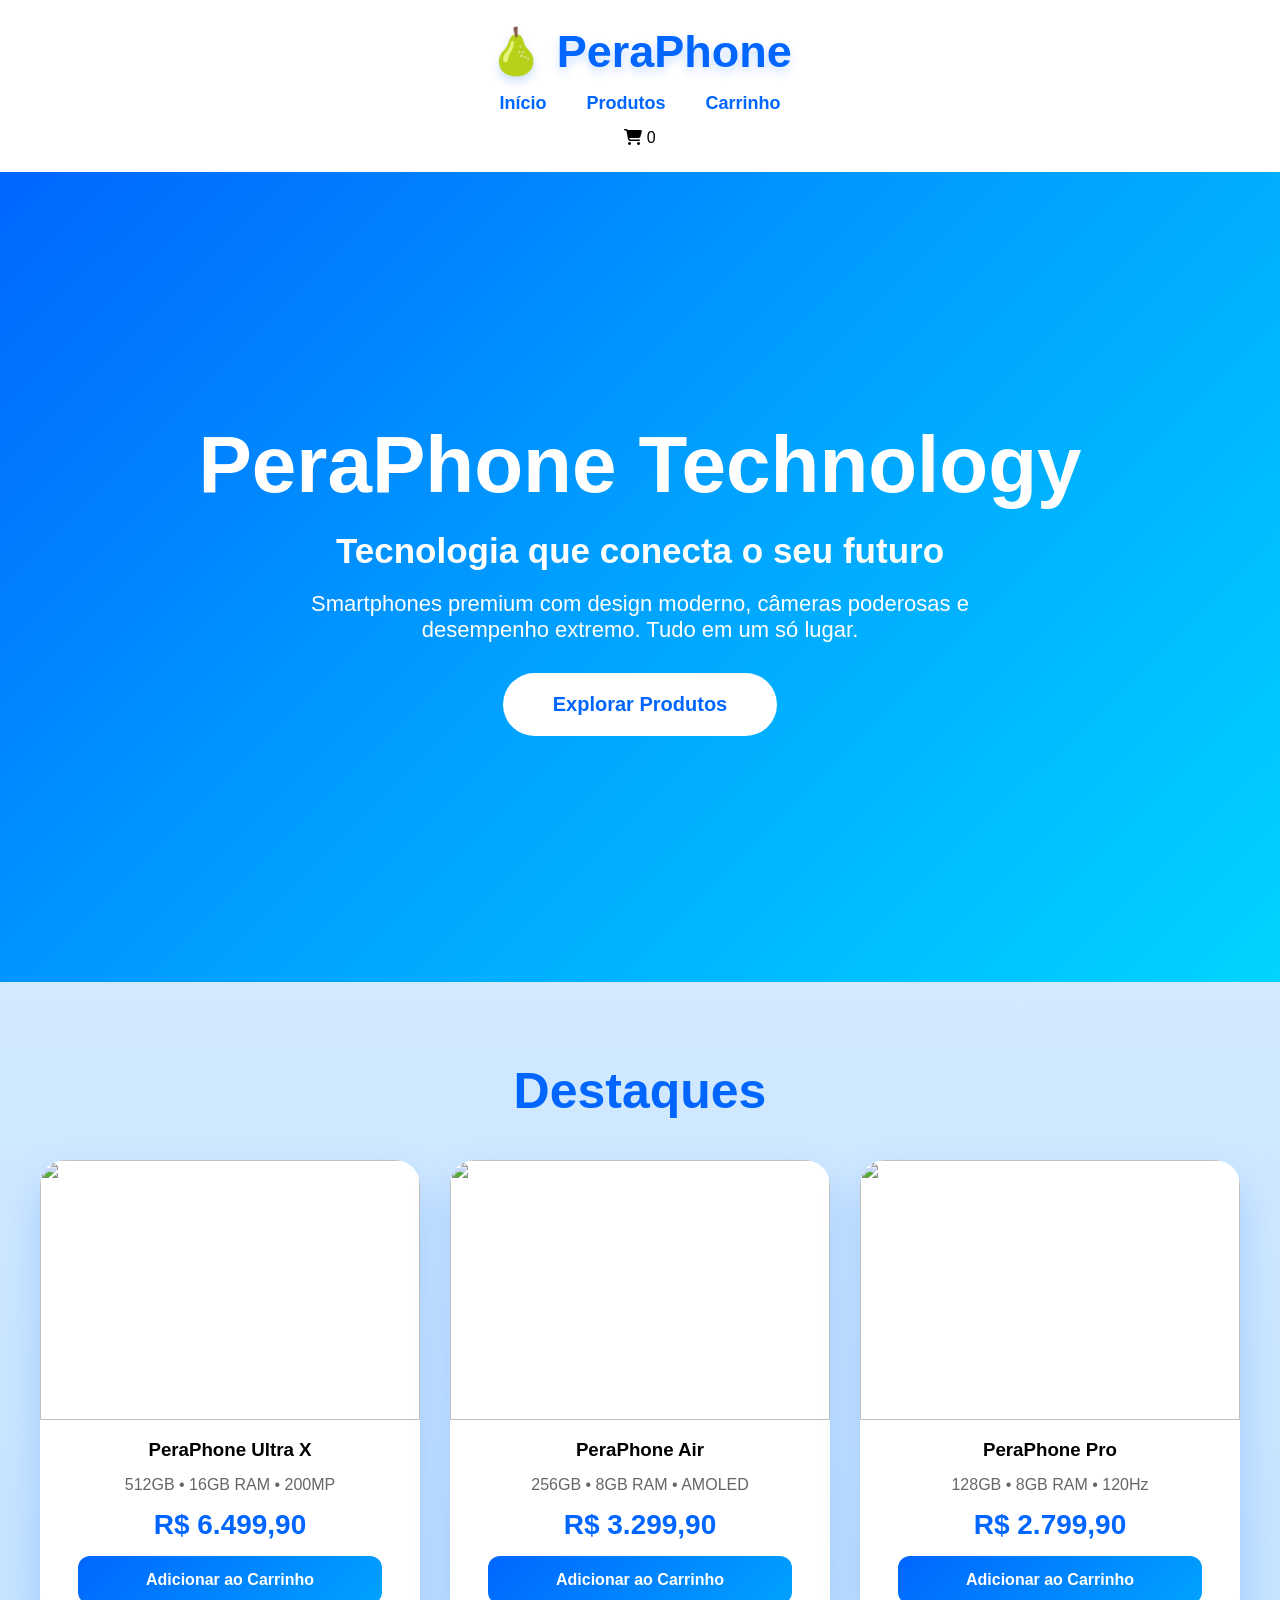
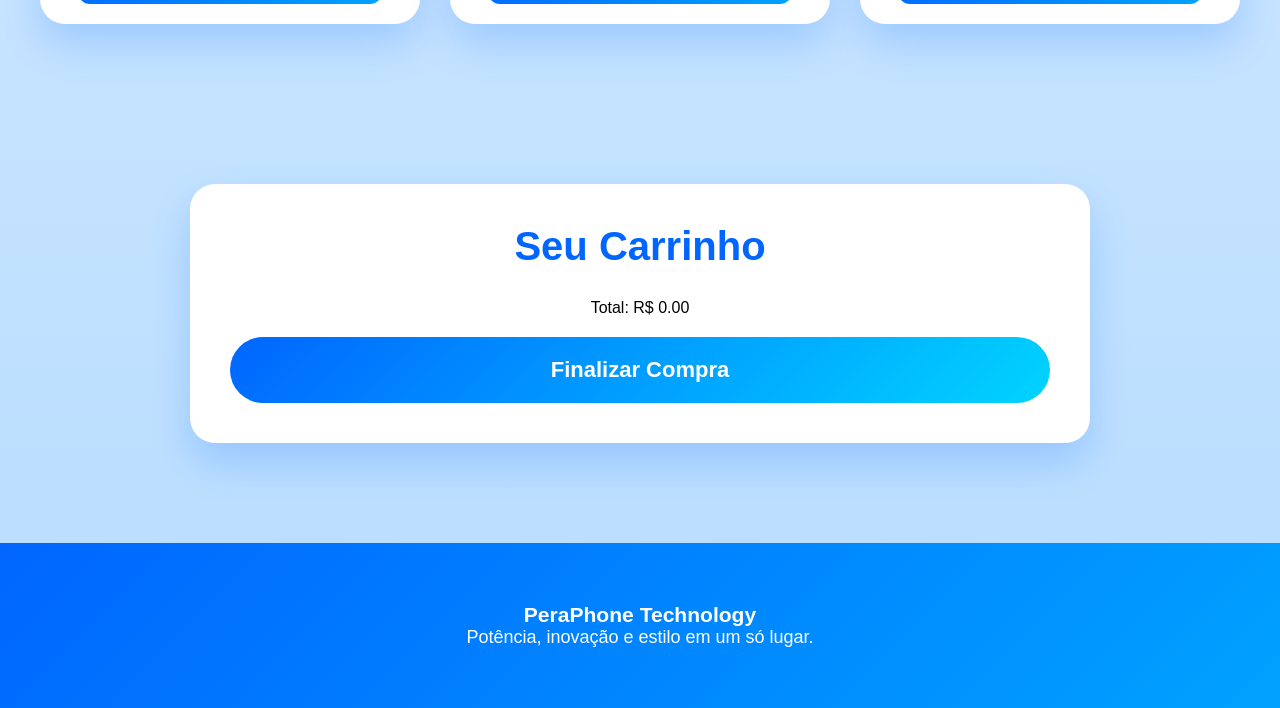
==== index.html @ 0454d1e3 "Add files via upload" ====
<!DOCTYPE html>
<html lang="pt-BR">
<head>
<meta charset="UTF-8">
<meta name="viewport" content="width=device-width, initial-scale=1.0">

<title>PeraPhone Technology</title>

<link rel="stylesheet" href="style.css">
<link rel="stylesheet"
href="https://cdnjs.cloudflare.com/ajax/libs/font-awesome/6.5.2/css/all.min.css">

</head>

<body>

<header>

    <div class="logo">
        🍐 PeraPhone
    </div>

    <nav>
        <a href="#inicio">Início</a>
        <a href="#produtos">Produtos</a>
        <a href="#carrinho">Carrinho</a>
    </nav>

    <div class="cart">
        <i class="fa-solid fa-cart-shopping"></i>
        <span id="contador">0</span>
    </div>

</header>

<section id="inicio" class="hero">

    <div class="hero-box">

        <h1>PeraPhone Technology</h1>

        <h2>Tecnologia que conecta o seu futuro</h2>

        <p>
            Smartphones premium com design moderno, câmeras poderosas
            e desempenho extremo. Tudo em um só lugar.
        </p>

        <button class="hero-btn">
            Explorar Produtos
        </button>

    </div>

</section>

<section id="produtos" class="produtos">

    <h2>Destaques</h2>

    <div class="grid">

        <div class="card">
            <img src="imagens/peraphone.jpg">

            <h3>PeraPhone Ultra X</h3>

            <p>512GB • 16GB RAM • 200MP</p>

            <div class="price">R$ 6.499,90</div>

            <button onclick="addItem('Ultra X', 6499.90)">
                Adicionar ao Carrinho
            </button>
        </div>

        <div class="card">
            <img src="imagens/peraphonepro.jpg">

            <h3>PeraPhone Air</h3>

            <p>256GB • 8GB RAM • AMOLED</p>

            <div class="price">R$ 3.299,90</div>

            <button onclick="addItem('Air', 3299.90)">
                Adicionar ao Carrinho
            </button>
        </div>

        <div class="card">
            <img src="imagens/peraphonepromax.jpg">

            <h3>PeraPhone Pro</h3>

            <p>128GB • 8GB RAM • 120Hz</p>

            <div class="price">R$ 2.799,90</div>

            <button onclick="addItem('Pro', 2799.90)">
                Adicionar ao Carrinho
            </button>
        </div>

    </div>

</section>

<section id="carrinho" class="cart-section">

    <h2>Seu Carrinho</h2>

    <!-- itens do carrinho aparecem aqui -->
    <div id="cart-items"></div>

    <!-- total -->
    <div class="total">
        Total: R$ <span id="total">0.00</span>
    </div>

    <!-- BOTÃO QUE VOCÊ ADICIONOU -->
    <button class="checkout-btn" onclick="window.location.href='checkout.html'">
        Finalizar Compra
    </button>

</section>

<footer>

    <h3>PeraPhone Technology</h3>

    <p>Potência, inovação e estilo em um só lugar.</p>

</footer>

<script src="script.js"></script>

</body>
</html>
---- style.css ----
*{
    margin:0;
    padding:0;
    box-sizing:border-box;
    font-family:'Arial', sans-serif;
}

body{
    background:linear-gradient(180deg,#e6f2ff,#cfe8ff,#b8ddff);
}

/* ===== HEADER CENTRALIZADO ===== */
header{
    background:white;
    padding:25px;

    display:flex;
    flex-direction:column;
    align-items:center;
    gap:15px;

    box-shadow:0 10px 30px rgba(0,102,255,.2);
}

.logo{
    font-size:45px;
    font-weight:900;
    color:#0066ff;
    text-shadow:0 5px 10px rgba(0,102,255,.2);
}

nav{
    display:flex;
    gap:40px;
}

nav a{
    text-decoration:none;
    color:#0066ff;
    font-size:18px;
    font-weight:bold;
    transition:0.3s;
}

nav a:hover{
    transform:scale(1.1);
    color:#00a2ff;
}

/* ===== HERO ===== */
.hero{
    height:90vh;

    display:flex;
    justify-content:center;
    align-items:center;

    text-align:center;

    background:linear-gradient(135deg,#0066ff,#00a2ff,#00d4ff);
    color:white;

    padding:20px;
}

.hero h1{
    font-size:80px;
}

.hero h2{
    font-size:35px;
    margin:20px 0;
}

.hero p{
    font-size:22px;
    max-width:700px;
    margin:auto;
}

.hero-btn{
    margin-top:30px;

    padding:20px 50px;
    border:none;
    border-radius:60px;

    background:white;
    color:#0066ff;

    font-size:20px;
    font-weight:bold;

    cursor:pointer;

    transition:0.3s;
}

.hero-btn:hover{
    transform:scale(1.1);
}

/* ===== PRODUTOS ===== */
.produtos{
    padding:80px 20px;
    text-align:center;
}

.produtos h2{
    font-size:50px;
    color:#0066ff;
    margin-bottom:40px;
}

.grid{
    display:grid;
    grid-template-columns:repeat(auto-fit,minmax(300px,1fr));
    gap:30px;
    max-width:1200px;
    margin:auto;
}

/* CARD */
.card{
    background:white;
    border-radius:25px;
    overflow:hidden;

    box-shadow:0 20px 40px rgba(0,102,255,.2);

    transition:0.3s;
}

.card:hover{
    transform:translateY(-10px);
}

.card img{
    width:100%;
    height:260px;
    object-fit:cover;
}

.card h3{
    margin:15px 0;
}

.card p{
    color:#666;
}

.price{
    font-size:28px;
    color:#0066ff;
    font-weight:bold;
    margin:15px 0;
}

.card button{
    width:80%;
    margin-bottom:20px;

    padding:15px;

    border:none;
    border-radius:12px;

    background:linear-gradient(135deg,#0066ff,#00a2ff);
    color:white;

    font-size:16px;
    font-weight:bold;

    cursor:pointer;

    transition:0.3s;
}

.card button:hover{
    transform:scale(1.05);
}

/* ===== CARRINHO ===== */
.cart-section{
    max-width:900px;
    margin:80px auto;

    background:white;
    padding:40px;

    border-radius:25px;

    box-shadow:0 20px 40px rgba(0,102,255,.2);

    text-align:center;
}

.cart-section h2{
    color:#0066ff;
    font-size:40px;
    margin-bottom:30px;
}

.item{
    display:flex;
    justify-content:space-between;
    align-items:center;

    padding:15px;
    margin-bottom:10px;

    background:#f0f7ff;

    border-radius:12px;
}

.remove{
    background:#ff3b3b;
    color:white;

    border:none;
    padding:10px 15px;

    border-radius:10px;

    cursor:pointer;
}

/* BOTÃO FINALIZAR COMPRA */
.checkout-btn{
    width:100%;
    margin-top:20px;

    padding:20px;

    border:none;
    border-radius:50px;

    background:linear-gradient(135deg,#0066ff,#00d4ff);
    color:white;

    font-size:22px;
    font-weight:bold;

    cursor:pointer;

    transition:0.3s;
}

.checkout-btn:hover{
    transform:scale(1.08);
}

/* ===== FOOTER ===== */
footer{
    margin-top:100px;

    background:linear-gradient(135deg,#0066ff,#00a2ff);

    color:white;

    text-align:center;

    padding:60px;
    font-size:18px;
}.checkout-page{
    background:linear-gradient(180deg,#e6f2ff,#cfe8ff,#b8ddff);
}

.checkout-container{
    max-width:800px;
    margin:80px auto;

    background:white;

    padding:60px;

    border-radius:30px;

    box-shadow:0 25px 50px rgba(0,102,255,.2);

    text-align:center;
}

.checkout-container h1{
    font-size:50px;
    color:#0066ff;
    margin-bottom:10px;
}

.checkout-container p{
    color:#555;
    margin-bottom:30px;
}

.checkout-container form{
    display:flex;
    flex-direction:column;
    gap:15px;
}

.checkout-container input,
.checkout-container select{
    padding:18px;

    border-radius:15px;
    border:1px solid #cfe8ff;

    font-size:16px;
    outline:none;
}

.checkout-container button{
    margin-top:20px;

    padding:20px;

    border:none;
    border-radius:60px;

    background:linear-gradient(135deg,#0066ff,#00d4ff);

    color:white;

    font-size:22px;
    font-weight:bold;

    cursor:pointer;

    transition:0.3s;
}

.checkout-container button:hover{
    transform:scale(1.05);
}
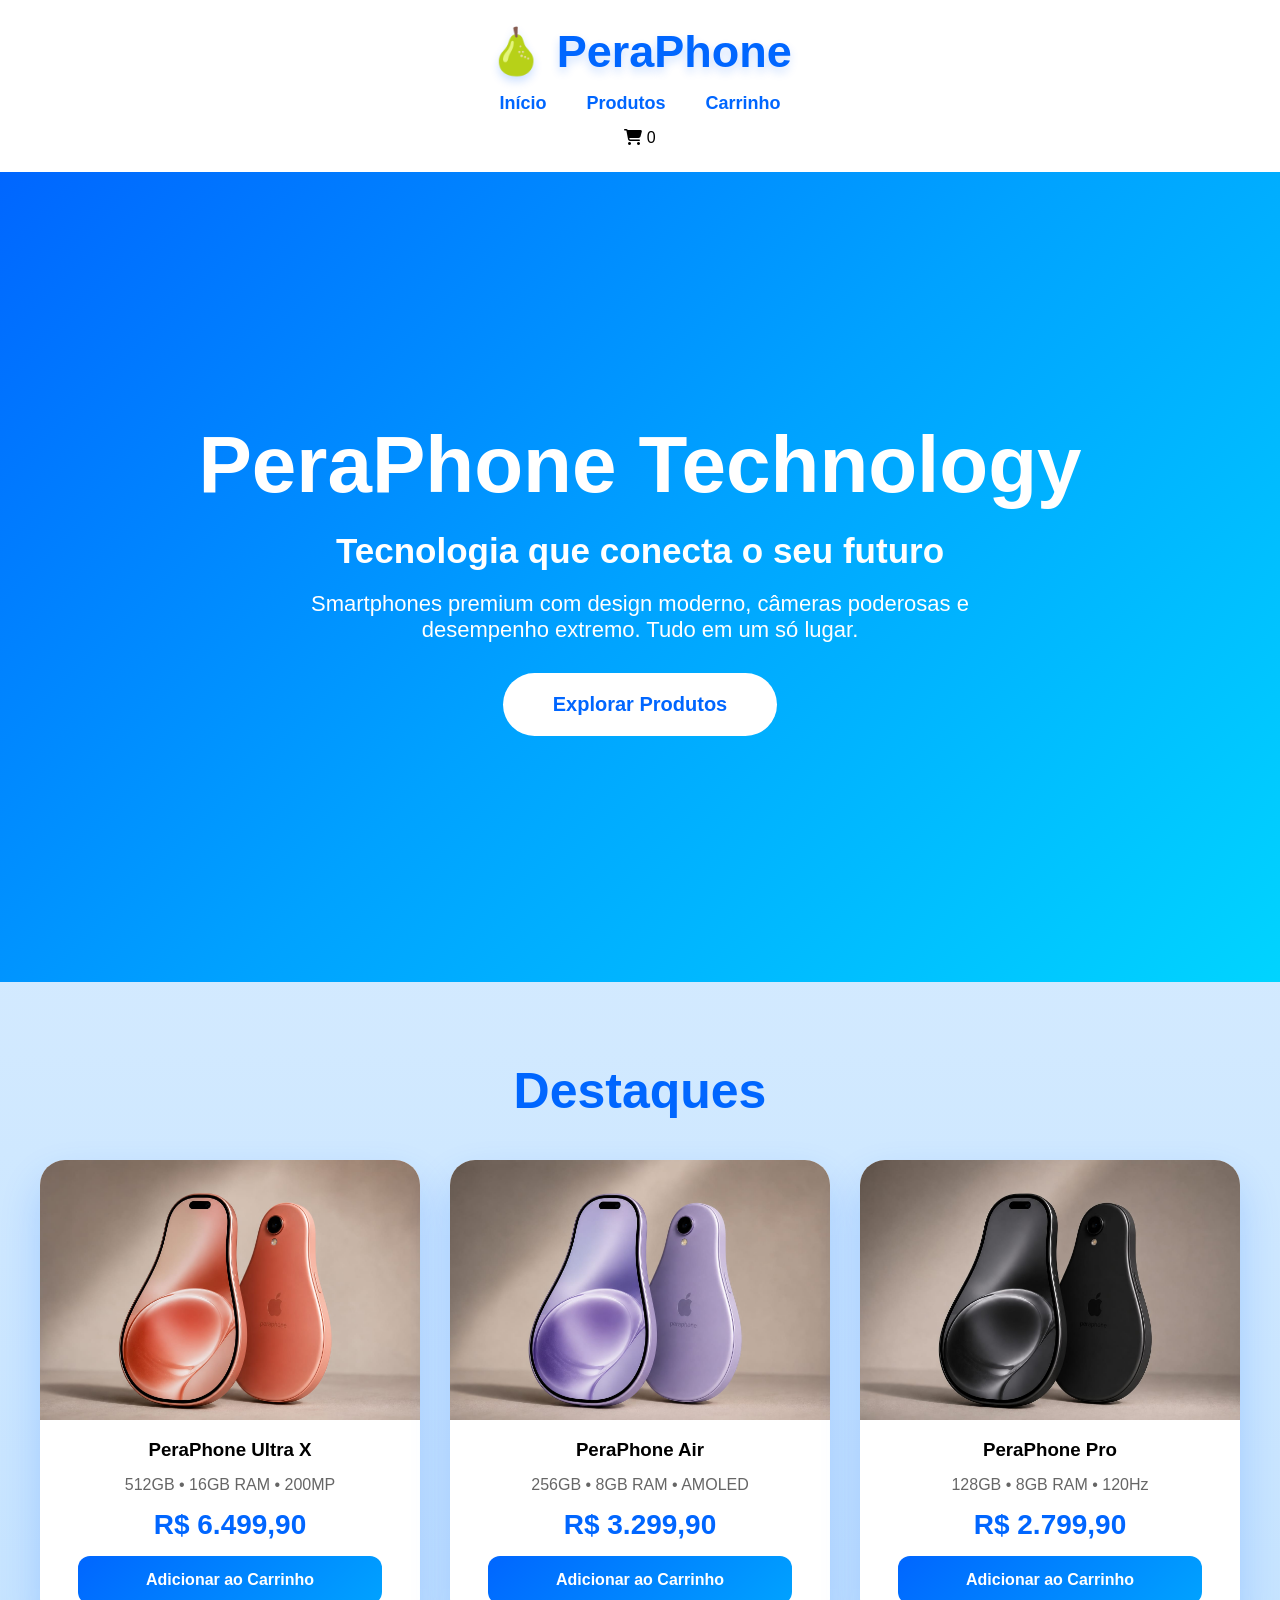
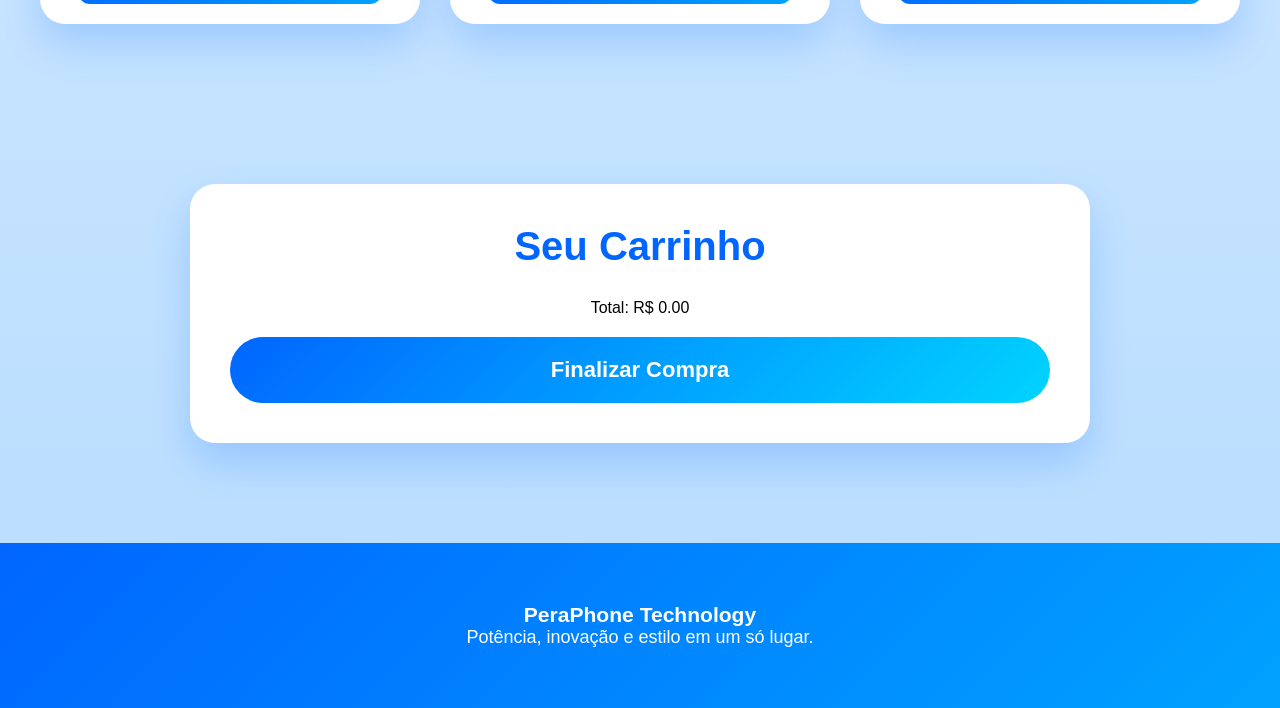
==== commit a7c3508b: "Update index.html" ====
--- a/index.html
+++ b/index.html
@@ -61,7 +61,7 @@
     <div class="grid">
 
         <div class="card">
-            <img src="imagens/peraphone.jpg">
+            <img src="peraphone.jpg">
 
             <h3>PeraPhone Ultra X</h3>
 
@@ -75,7 +75,7 @@
         </div>
 
         <div class="card">
-            <img src="imagens/peraphonepro.jpg">
+            <img src="peraphonepro.jpg">
 
             <h3>PeraPhone Air</h3>
 
@@ -89,7 +89,7 @@
         </div>
 
         <div class="card">
-            <img src="imagens/peraphonepromax.jpg">
+            <img src="peraphonepromax.jpg">
 
             <h3>PeraPhone Pro</h3>
 
@@ -136,4 +136,4 @@
 <script src="script.js"></script>
 
 </body>
-</html>+</html>
